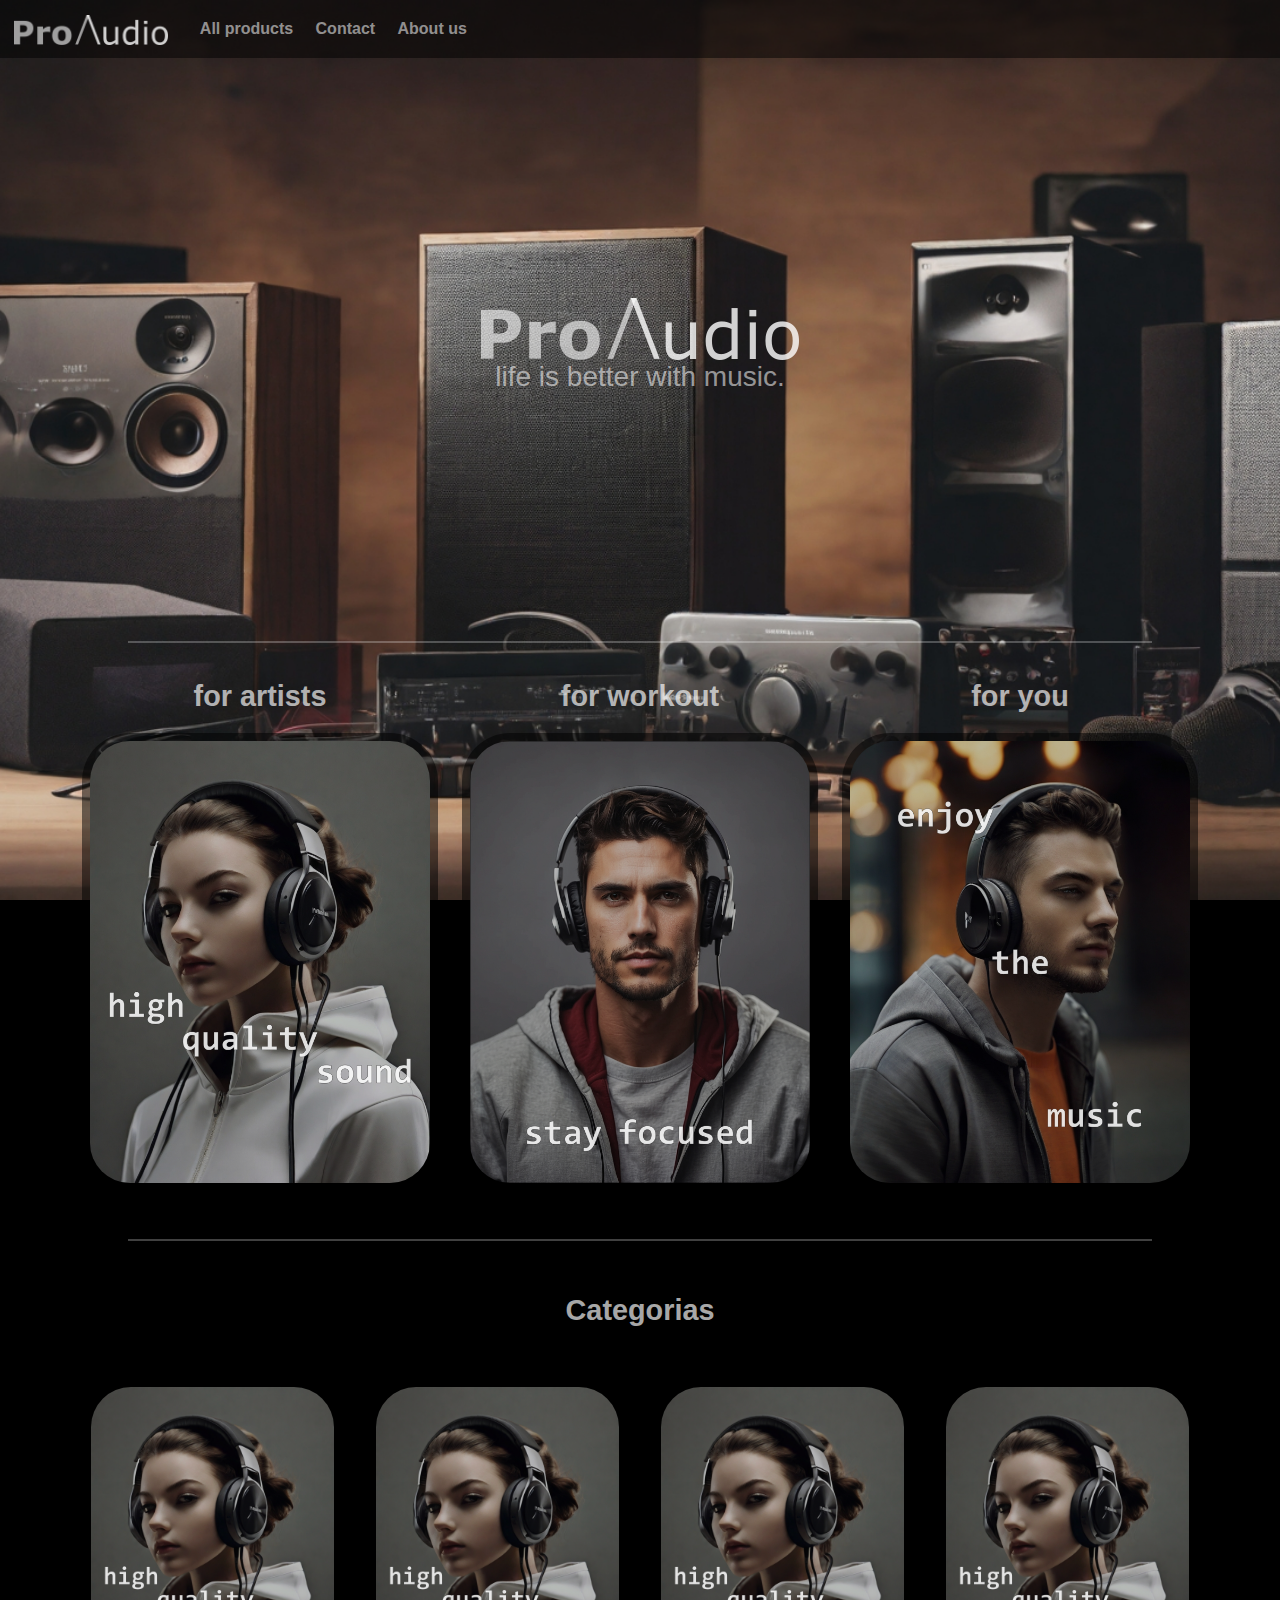
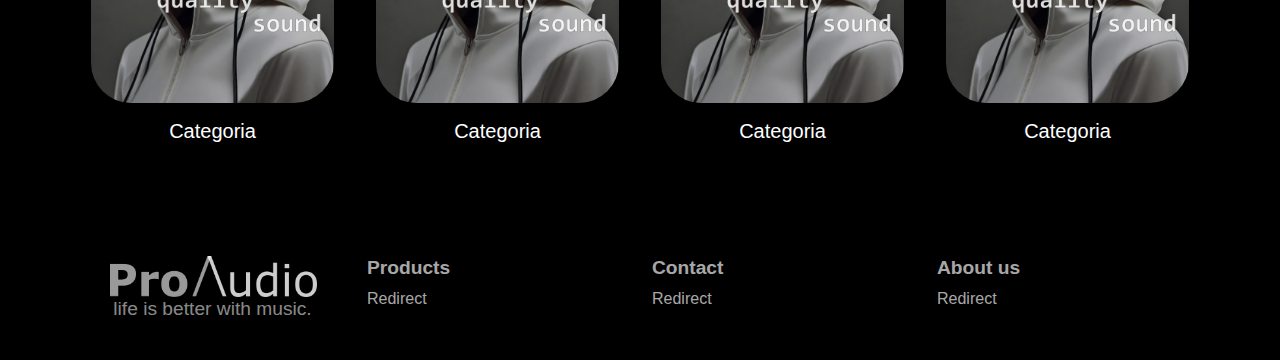
==== index.html @ 85d94ae5 "first commit" ====
<!doctype html>
<html lang="en">
    <head>
        <meta charset="utf-8">
        <meta name="viewport" content="width=device-width, initial-scale=1">
        <title>ProAudio</title>
        <link rel="stylesheet" href="css/bootstrap.min.css">
        <link rel="stylesheet" href="css/style.css">
    </head>
    <body id="bodyConteiner">

        <nav class="navbar navbar-expand-lg navbar-dark" id="navbarConteiner"> <!-- Background e formatação em css/style.css-->
            <div class="container-fluid">
                <a class="navbar-brand" href="index.html">
                    <img id="logoNavbar"> <!-- A img da logo é atribuida na variável 'logoNavbar' em js/index.js -->
                </a>
                <button class="navbar-toggler" type="button" data-bs-toggle="collapse" data-bs-target="#navbarSupportedContent" aria-controls="navbarSupportedContent" aria-expanded="false" aria-label="Toggle navigation">
                    <span class="navbar-toggler-icon"></span>
                </button>
                <div class="collapse navbar-collapse" id="navbarSupportedContent">
                    <ul class="navbar-nav me-auto mb-2 mb-lg-0" id="conteinerLinks"> <!-- Formatação em css/style.css -->
                        <li class="nav-item">
                            <a class="nav-link" aria-current="page" id="navbarLinks" href="#">All products</a> <!-- Formatação em js/index.js -->
                        </li>
                        <li class="nav-item">
                            <a class="nav-link" aria-current="page" id="navbarLinks" href="#">Contact</a> <!-- Formatação em js/index.js -->
                        </li>
                        <li class="nav-item">
                            <a class="nav-link" aria-current="page" id="navbarLinks" href="#">About us</a> <!-- Formatação em js/index.js -->
                        </li>
                    </ul>
                </div>
            </div>
        </nav>

        <div id="conteudo01">
            <img id="conteudo01Logo">
            <h3 id="conteudo01Subtitulo">life is better with music.</h3>
        </div>

        <hr class="divisaoConteudos">

        <div id="conteudo02">
            <div id="conteudo02Conteiner">
                <div id="conteudo02Card">
                    <div class="container">
                        <div class="row">
                            <div class="col-sm-4 blocoConteudo02">
                                <div class="conteudo02Titulo">for artists</div>
                                <div class="conteudo02Card">
                                    <div class="conteudo02Moldura">
                                        <img id="imgAnuncio01">
                                    </div>
                                </div>
                            </div>
                            <div class="col-sm-4 blocoConteudo02">
                                <div class="conteudo02Titulo">for workout</div>
                                <div class="conteudo02Card">
                                    <div id="conteudo02Moldura">
                                        <img id="imgAnuncio02">
                                    </div>
                                </div>
                            </div>
                            <div class="col-sm-4 blocoConteudo02">
                                <div class="conteudo02Titulo">for you</div>
                                <div class="conteudo02Card">
                                    <div class="conteudo02Moldura">
                                        <img id="imgAnuncio03">
                                    </div>
                                </div>
                            </div>
                        </div>
                    </div>
                </div>
            </div>
        </div>

        <hr class="divisaoConteudos">

        <div id="conteudo03">
            <div id="conteudo03Conteiner">
                <div class="tituloConteiner">Categorias</div>
                <div id="conteudo03Card">

                    <div class="container">
                        <div class="row">
                            <div class="col-sm-3 blocoConteudo03">
                                <div class="conteudo03Moldura">
                                    <div class="card conteudo03Card">
                                        <img src="midia/anuncio01.png" class="categoriaImagem">
                                        <h5 class="card-title categoriaTitulo">Categoria</h5>
                                    </div>
                                </div>
                            </div>
                            <div class="col-sm-3 blocoConteudo03">
                                <div class="conteudo03Moldura">
                                    <div class="card conteudo03Card">
                                        <img src="midia/anuncio01.png" class="categoriaImagem">
                                        <h5 class="card-title categoriaTitulo">Categoria</h5>
                                    </div>
                                </div>
                            </div>
                            <div class="col-sm-3 blocoConteudo03">
                                <div class="conteudo03Moldura">
                                    <div class="card conteudo03Card">
                                        <img src="midia/anuncio01.png" class="categoriaImagem">
                                        <h5 class="card-title categoriaTitulo">Categoria</h5>
                                    </div>
                                </div>
                            </div>
                            <div class="col-sm-3 blocoConteudo03">
                                <div class="conteudo03Moldura">
                                    <div class="card conteudo03Card">
                                        <img src="midia/anuncio01.png" class="categoriaImagem">
                                        <h5 class="card-title categoriaTitulo">Categoria</h5>
                                    </div>
                                </div>
                            </div>
                        </div>
                    </div>
                </div>
            </div>
        </div>

        <div class="footerConteiner">
            <div class="container text-center">
                <div class="row">
                    <div class="col-sm-3">
                        <img src="midia/full-logo.png" id="logoFooter">
                        <h6 id="textoLogoFooter">life is better with music.</h6>
                    </div>
                    <div class="col-sm-3 colunaFooter">
                        <h6 class="tituloFooter">Products</h6>
                        <a class="linksFooter">Redirect</a>
                    </div>
                    <div class="col-sm-3 colunaFooter">
                        <h6 class="tituloFooter">Contact</h6>
                        <a class="linksFooter">Redirect</a>
                    </div>
                    <div class="col-sm-3 colunaFooter">
                        <h6 class="tituloFooter">About us</h6>
                        <a class="linksFooter">Redirect</a>
                    </div>
                </div>
            </div>
        </div>



        <script src="js/index.js"></script>
        <script src="js/bootstrap.bundle.min.js"></script>
    </body>
</html>
---- css/style.css ----
:root{
    --bg-dark01: #00000080;
}


#bodyConteiner{
    background-image: image-set('../midia/fundo-equipamentos-audio.jpg');
    background-position: center;
    background-repeat: no-repeat;
    background-attachment: fixed;
    background-size: cover;
    background-color: #000;
    font-family: Arial;
    font-weight: bold;
}

#navbarConteiner{
    background-color: var(--bg-dark01);
}

#logoNavbar{
    padding-left: 0.1em;
    height: 1.5em;
}

#navbarSupportedContent{
    text-align: right;
}


#conteinerLinks{
    padding-left: 0.3em;
}
#navbarLinks{
    padding-left: 0.7em;
    padding-right: 0.7em;
    text-align: center;
}
#navbarLinks:hover{
    border-radius: 0.5em;
}
/* Formatação especial para mobile */
.navbarLinksMOBILE{
    padding-top: 1.5em;
}



/* CONTEUDO 01 */
#conteudo01{
    padding-top: 15em;
    padding-bottom: 14em;
    text-align: center;
}
#conteudo01Subtitulo{
    color: #ffffff8e;
}



/* HR DIVISOR DE CONTEUDOS */
.divisaoConteudos{
    margin-left: auto;
    margin-right: auto;
    width: 80%;
    border-width: 0.15em;
    border-color: #ffffff;
}



/* CONTEUDO 02 */
#conteudo02{
    padding-bottom: 2em;
}
#conteudo02Conteiner{
    padding-left: 2em;
    padding-right: 2em;
}

.blocoConteudo02{
    padding-top: 1em;
}

.conteudo02Card{
    padding: 0.5em;
    background-color: var(--bg-dark01);
    border-radius: 3em;
}
.conteudo02Titulo{
    padding-bottom: 0.5em;
    color: #ffffffaa;
    font-size: 1.8em;
    font-family: Arial;
    font-weight: bold;
    text-align: center;
}
#imgAnuncio01{
    width: 100%;
    border-radius: 2.5em;
}

#imgAnuncio02{
    width: 100%;
    border-radius: 2.5em;
}

#imgAnuncio03{
    width: 100%;
    border-radius: 2.5em;
}

/* CONTEUDO 03 */

#conteudo03{
    padding: 2em;
    padding-bottom: 4em;
    
}
.tituloConteiner{
    padding-bottom: 0.5em;
    color: #ffffffaa;
    font-size: 1.8em;
    font-family: Arial;
    font-weight: bold;
    text-align: center;
}
.blocoConteudo03{
    padding-top: 2em;
}
.conteudo03Card{
    padding: 0.5em;
    background-color:  var(--bg-dark01);
    border-radius: 3em;
}
.categoriaImagem{
    border-radius: 2.5em;
}
.categoriaTitulo{
    color: #fff;
    text-align: center;
    padding-top: 0.8em;
}


/* FOOTER */
.footerConteiner{
    background-color: var(--bg-dark01);
    padding: 2em;
}
#logoFooter{
    padding-left: 0.1em;
    width: 80%;
}
#textoLogoFooter{
    color: #ffffff8e;
    font-size: 1.2em;
}

.colunaFooter{
    color: #ffffffaa;
    text-align: left;
}

.tituloFooter{
    font-family: Arial;
    font-size: 1.2em;
    font-weight: bold;
}
.linksFooter{
    font-family: Arial;
    font-size: 1em;
    font-weight: normal;
    text-decoration: none;
    color:#ffffffaa;
}
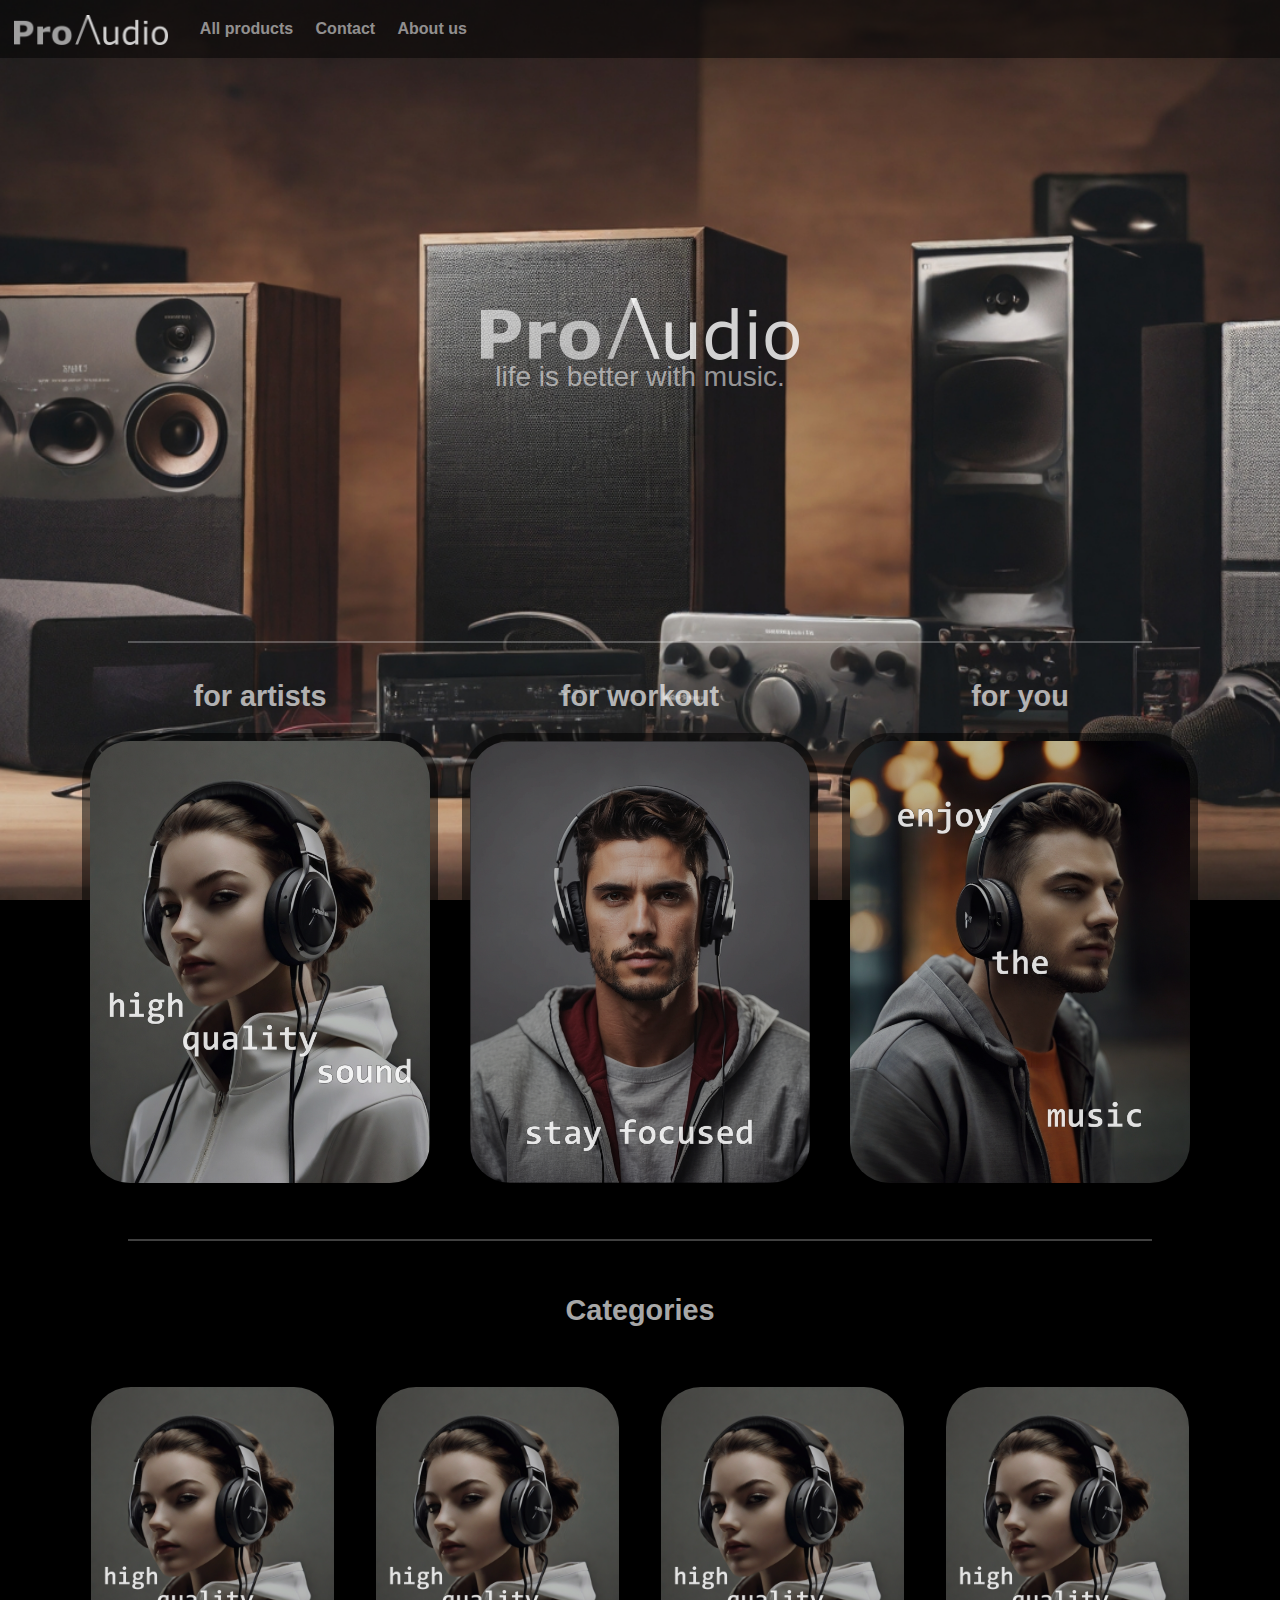
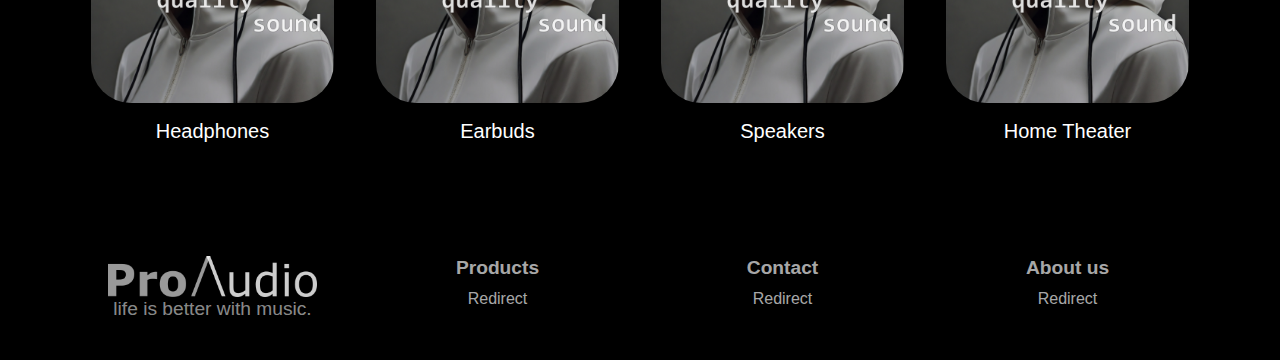
==== commit 7dde3320: "catalogo 01-02-2024 23h36m" ====
--- a/index.html
+++ b/index.html
@@ -79,7 +79,7 @@
 
         <div id="conteudo03">
             <div id="conteudo03Conteiner">
-                <div class="tituloConteiner">Categorias</div>
+                <div class="tituloConteiner">Categories</div>
                 <div id="conteudo03Card">
 
                     <div class="container">
@@ -88,7 +88,7 @@
                                 <div class="conteudo03Moldura">
                                     <div class="card conteudo03Card">
                                         <img src="midia/anuncio01.png" class="categoriaImagem">
-                                        <h5 class="card-title categoriaTitulo">Categoria</h5>
+                                        <h5 class="card-title categoriaTitulo">Headphones</h5>
                                     </div>
                                 </div>
                             </div>
@@ -96,7 +96,7 @@
                                 <div class="conteudo03Moldura">
                                     <div class="card conteudo03Card">
                                         <img src="midia/anuncio01.png" class="categoriaImagem">
-                                        <h5 class="card-title categoriaTitulo">Categoria</h5>
+                                        <h5 class="card-title categoriaTitulo">Earbuds</h5>
                                     </div>
                                 </div>
                             </div>
@@ -104,7 +104,7 @@
                                 <div class="conteudo03Moldura">
                                     <div class="card conteudo03Card">
                                         <img src="midia/anuncio01.png" class="categoriaImagem">
-                                        <h5 class="card-title categoriaTitulo">Categoria</h5>
+                                        <h5 class="card-title categoriaTitulo">Speakers</h5>
                                     </div>
                                 </div>
                             </div>
@@ -112,7 +112,7 @@
                                 <div class="conteudo03Moldura">
                                     <div class="card conteudo03Card">
                                         <img src="midia/anuncio01.png" class="categoriaImagem">
-                                        <h5 class="card-title categoriaTitulo">Categoria</h5>
+                                        <h5 class="card-title categoriaTitulo">Home Theater</h5>
                                     </div>
                                 </div>
                             </div>
@@ -145,8 +145,6 @@
             </div>
         </div>
 
-
-
         <script src="js/index.js"></script>
         <script src="js/bootstrap.bundle.min.js"></script>
     </body>
--- a/css/style.css
+++ b/css/style.css
@@ -149,7 +149,6 @@
     padding: 2em;
 }
 #logoFooter{
-    padding-left: 0.1em;
     width: 80%;
 }
 #textoLogoFooter{
@@ -160,6 +159,7 @@
 .colunaFooter{
     color: #ffffffaa;
     text-align: left;
+    text-align: center;
 }
 
 .tituloFooter{
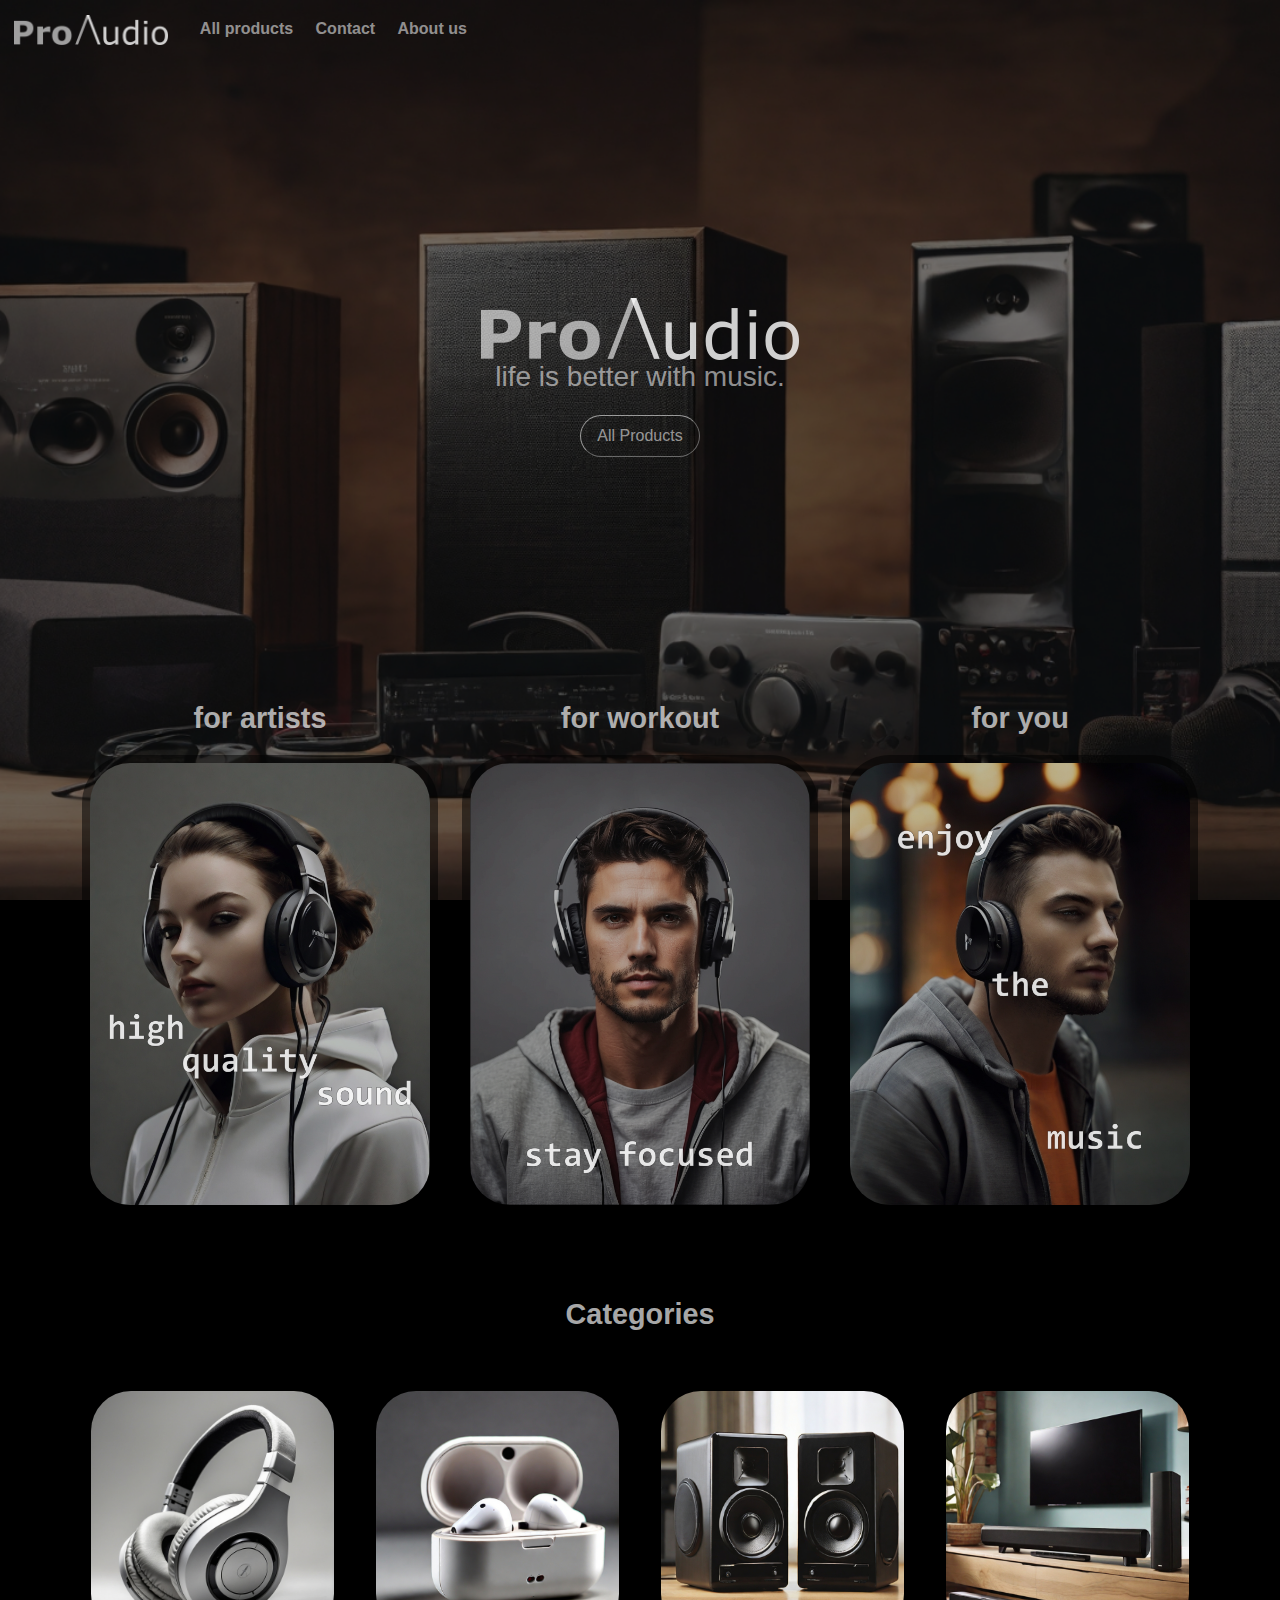
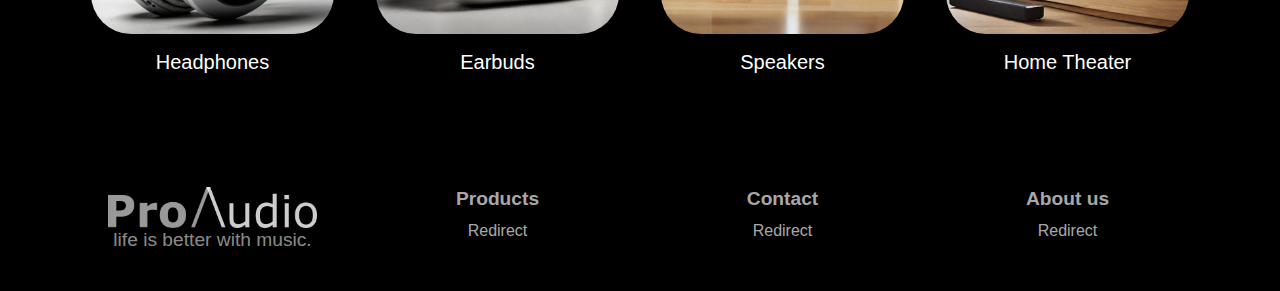
==== commit 58b03475: "Listagem de produto e carrinho adicionados 03-02-2024 23h11m" ====
--- a/index.html
+++ b/index.html
@@ -20,7 +20,7 @@
                 <div class="collapse navbar-collapse" id="navbarSupportedContent">
                     <ul class="navbar-nav me-auto mb-2 mb-lg-0" id="conteinerLinks"> <!-- Formatação em css/style.css -->
                         <li class="nav-item">
-                            <a class="nav-link" aria-current="page" id="navbarLinks" href="#">All products</a> <!-- Formatação em js/index.js -->
+                            <a class="nav-link" aria-current="page" id="navbarLinks" href="menu.html">All products</a> <!-- Formatação em js/index.js -->
                         </li>
                         <li class="nav-item">
                             <a class="nav-link" aria-current="page" id="navbarLinks" href="#">Contact</a> <!-- Formatação em js/index.js -->
@@ -36,9 +36,8 @@
         <div id="conteudo01">
             <img id="conteudo01Logo">
             <h3 id="conteudo01Subtitulo">life is better with music.</h3>
+            <button id="conteudo01Botao">All Products</button>
         </div>
-
-        <hr class="divisaoConteudos">
 
         <div id="conteudo02">
             <div id="conteudo02Conteiner">
@@ -75,7 +74,6 @@
             </div>
         </div>
 
-        <hr class="divisaoConteudos">
 
         <div id="conteudo03">
             <div id="conteudo03Conteiner">
@@ -87,7 +85,7 @@
                             <div class="col-sm-3 blocoConteudo03">
                                 <div class="conteudo03Moldura">
                                     <div class="card conteudo03Card">
-                                        <img src="midia/anuncio01.png" class="categoriaImagem">
+                                        <img src="midia/headphone-05.jpg" class="categoriaImagem">
                                         <h5 class="card-title categoriaTitulo">Headphones</h5>
                                     </div>
                                 </div>
@@ -95,7 +93,7 @@
                             <div class="col-sm-3 blocoConteudo03">
                                 <div class="conteudo03Moldura">
                                     <div class="card conteudo03Card">
-                                        <img src="midia/anuncio01.png" class="categoriaImagem">
+                                        <img src="midia/earbuds-01.jpg" class="categoriaImagem">
                                         <h5 class="card-title categoriaTitulo">Earbuds</h5>
                                     </div>
                                 </div>
@@ -103,7 +101,7 @@
                             <div class="col-sm-3 blocoConteudo03">
                                 <div class="conteudo03Moldura">
                                     <div class="card conteudo03Card">
-                                        <img src="midia/anuncio01.png" class="categoriaImagem">
+                                        <img src="midia/speakers-01.jpg" class="categoriaImagem">
                                         <h5 class="card-title categoriaTitulo">Speakers</h5>
                                     </div>
                                 </div>
@@ -111,7 +109,7 @@
                             <div class="col-sm-3 blocoConteudo03">
                                 <div class="conteudo03Moldura">
                                     <div class="card conteudo03Card">
-                                        <img src="midia/anuncio01.png" class="categoriaImagem">
+                                        <img src="midia/home-theater-01.jpg" class="categoriaImagem">
                                         <h5 class="card-title categoriaTitulo">Home Theater</h5>
                                     </div>
                                 </div>
--- a/css/style.css
+++ b/css/style.css
@@ -51,11 +51,30 @@
     padding-top: 15em;
     padding-bottom: 14em;
     text-align: center;
+    background-color: var(--bg-dark01);
 }
 #conteudo01Subtitulo{
     color: #ffffff8e;
-}
-
+    padding-bottom: 0.5em;
+}
+#conteudo01Botao{
+    border-color: #ffffff8e;
+    border-width: 0.1em;
+    background-color: #00000000;
+    color: #ffffff8e;
+    padding-top: 0.5em;
+    padding-bottom: 0.5em;
+    padding-right: 1em;
+    padding-left: 1em;
+    border-radius: 1.5em;
+    box-shadow: none;
+    transition: 0.25s;
+}
+#conteudo01Botao:hover{
+    border-color: #fff;
+    background-color: #00000080;
+    color: #fff;
+}
 
 
 /* HR DIVISOR DE CONTEUDOS */
@@ -65,6 +84,7 @@
     width: 80%;
     border-width: 0.15em;
     border-color: #ffffff;
+    background-color: var(--bg-dark01);
 }
 
 
@@ -72,6 +92,7 @@
 /* CONTEUDO 02 */
 #conteudo02{
     padding-bottom: 2em;
+    background-color: var(--bg-dark01);
 }
 #conteudo02Conteiner{
     padding-left: 2em;
@@ -80,6 +101,12 @@
 
 .blocoConteudo02{
     padding-top: 1em;
+    padding-bottom: 1em;
+    transition: 0.1s;
+}
+
+.blocoConteudo02:hover{
+    padding-top: 0em;   
 }
 
 .conteudo02Card{
@@ -115,7 +142,7 @@
 #conteudo03{
     padding: 2em;
     padding-bottom: 4em;
-    
+    background-color: var(--bg-dark01);
 }
 .tituloConteiner{
     padding-bottom: 0.5em;
@@ -127,12 +154,19 @@
 }
 .blocoConteudo03{
     padding-top: 2em;
-}
+    transition: 0.1s;
+}
+.blocoConteudo03:hover{
+    padding: 0em;
+}
+
 .conteudo03Card{
     padding: 0.5em;
     background-color:  var(--bg-dark01);
     border-radius: 3em;
 }
+
+
 .categoriaImagem{
     border-radius: 2.5em;
 }
@@ -145,7 +179,7 @@
 
 /* FOOTER */
 .footerConteiner{
-    background-color: var(--bg-dark01);
+    background-color: #000;
     padding: 2em;
 }
 #logoFooter{
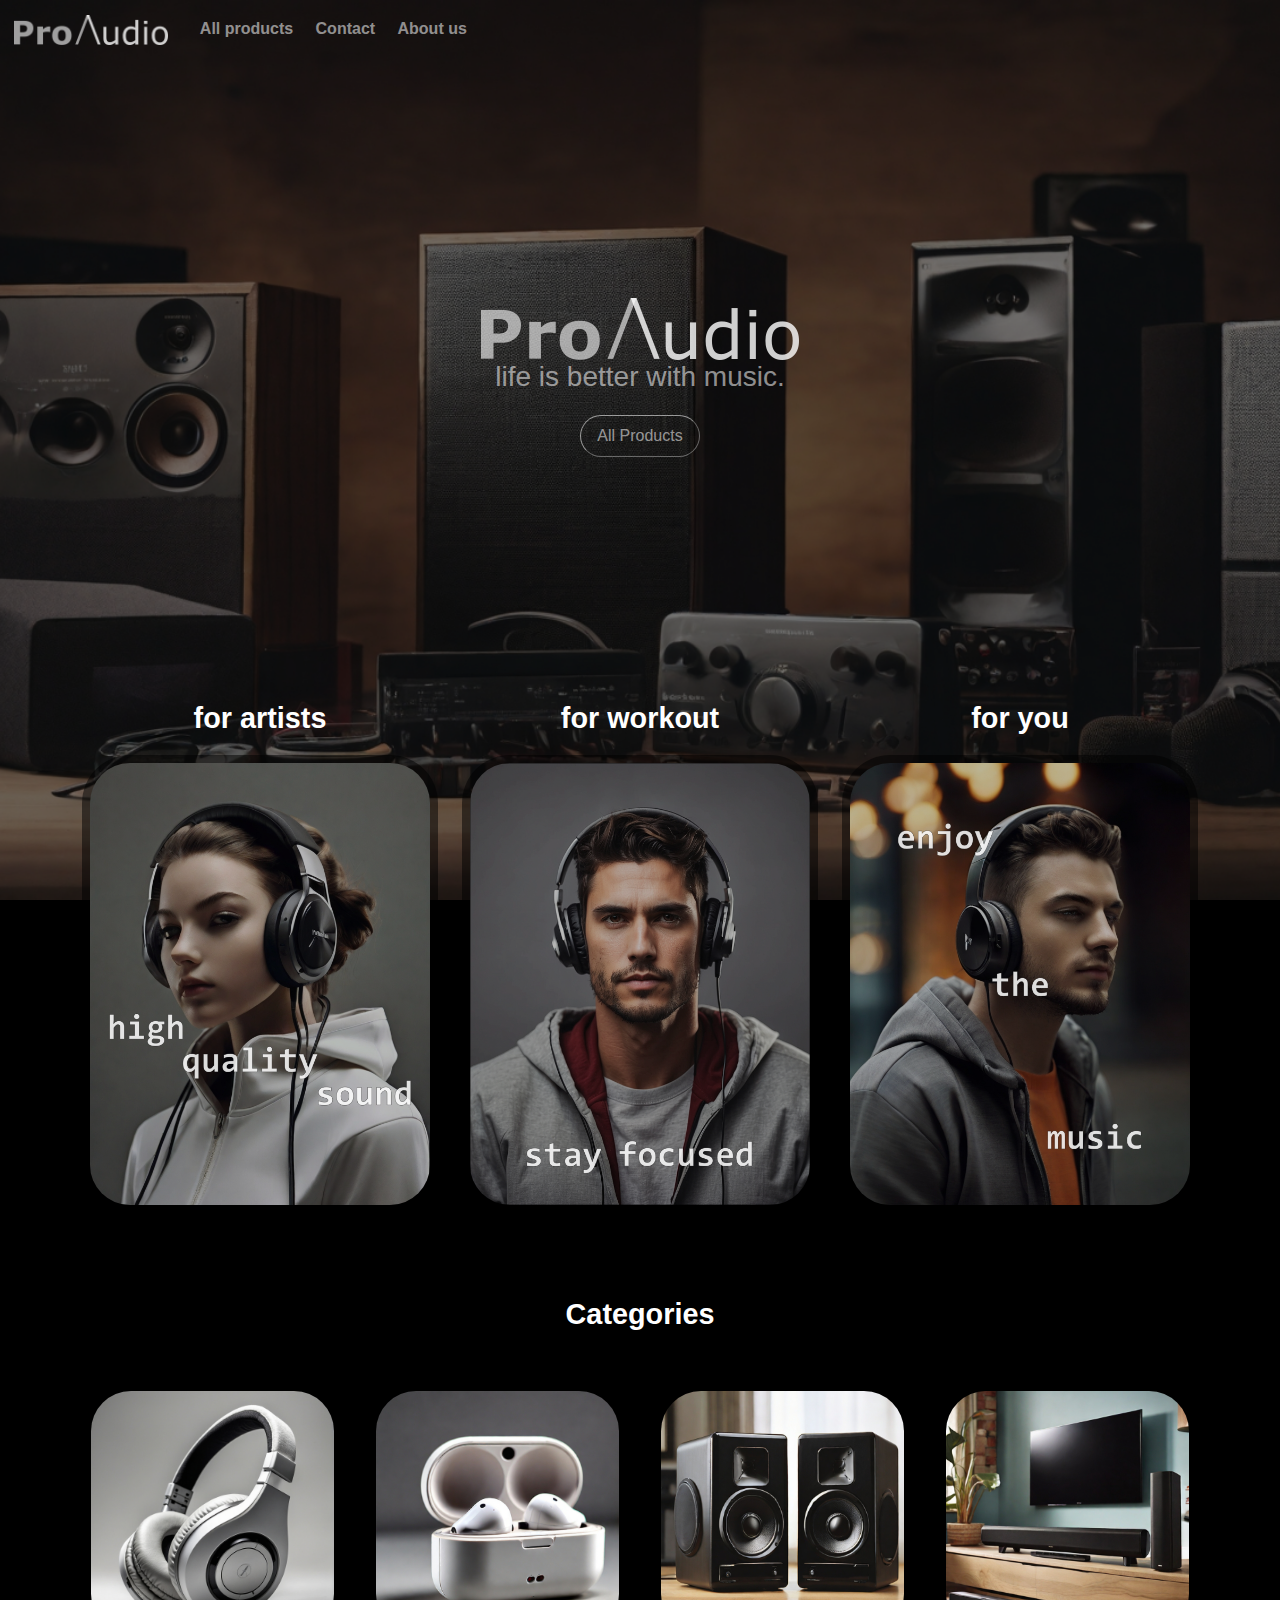
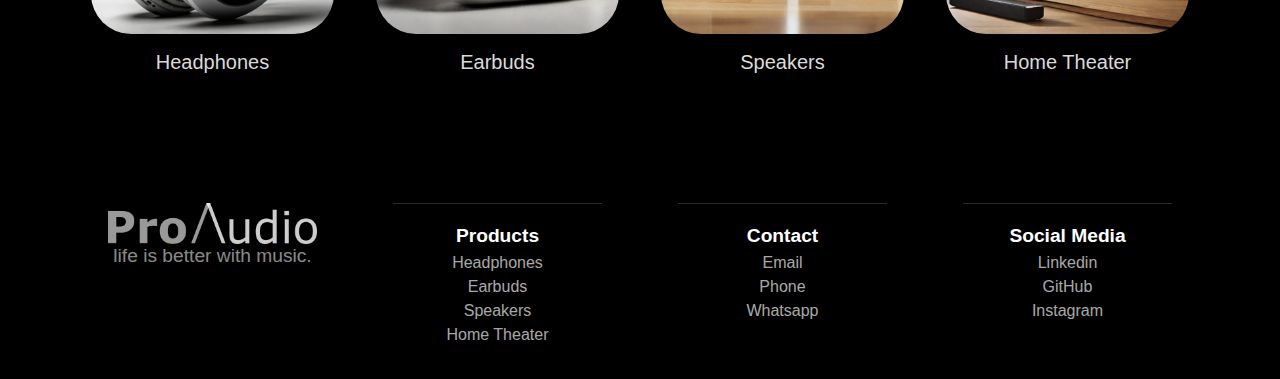
==== commit 411dad5a: "links adicionados na pagina inicial" ====
--- a/index.html
+++ b/index.html
@@ -36,7 +36,9 @@
         <div id="conteudo01">
             <img id="conteudo01Logo">
             <h3 id="conteudo01Subtitulo">life is better with music.</h3>
-            <button id="conteudo01Botao">All Products</button>
+            <a href="menu.html">
+                <button id="conteudo01Botao">All Products</button>
+            </a>
         </div>
 
         <div id="conteudo02">
@@ -120,7 +122,7 @@
             </div>
         </div>
 
-        <div class="footerConteiner">
+        <div class="footerConteiner" id="footer">
             <div class="container text-center">
                 <div class="row">
                     <div class="col-sm-3">
@@ -128,16 +130,26 @@
                         <h6 id="textoLogoFooter">life is better with music.</h6>
                     </div>
                     <div class="col-sm-3 colunaFooter">
-                        <h6 class="tituloFooter">Products</h6>
-                        <a class="linksFooter">Redirect</a>
+                        <hr class="hrColunaFooter">
+                        <div class="tituloFooter">Products</div>
+                        <a class="linksFooter" href="#">Headphones</a>
+                        <a class="linksFooter" href="#">Earbuds</a>
+                        <a class="linksFooter" href="#">Speakers</a>
+                        <a class="linksFooter" href="#">Home Theater</a>
                     </div>
                     <div class="col-sm-3 colunaFooter">
-                        <h6 class="tituloFooter">Contact</h6>
-                        <a class="linksFooter">Redirect</a>
+                        <hr class="hrColunaFooter">
+                        <div class="tituloFooter">Contact</div>
+                        <a class="linksFooter" target="_blank" href="mailto:victortazoi@hotmail.com">Email</a>
+                        <a class="linksFooter" target="_blank" href="tel:+5519994969292">Phone</a>
+                        <a class="linksFooter" target="_blank" href="https://wa.me/5519994969292/?">Whatsapp</a>
                     </div>
                     <div class="col-sm-3 colunaFooter">
-                        <h6 class="tituloFooter">About us</h6>
-                        <a class="linksFooter">Redirect</a>
+                        <hr class="hrColunaFooter">
+                        <div class="tituloFooter">Social Media</div>
+                        <a class="linksFooter" target="_blank" href="https://www.linkedin.com/in/victortazoi/">Linkedin</a>
+                        <a class="linksFooter" target="_blank" href="https://github.com/VictorTazoi">GitHub</a>
+                        <a class="linksFooter" target="_blank" href="https://www.instagram.com/victor_tazoi/">Instagram</a>
                     </div>
                 </div>
             </div>
--- a/css/style.css
+++ b/css/style.css
@@ -35,9 +35,10 @@
     padding-left: 0.7em;
     padding-right: 0.7em;
     text-align: center;
+    transition: 0.25s;
 }
 #navbarLinks:hover{
-    border-radius: 0.5em;
+    color: #fff;
 }
 /* Formatação especial para mobile */
 .navbarLinksMOBILE{
@@ -116,7 +117,7 @@
 }
 .conteudo02Titulo{
     padding-bottom: 0.5em;
-    color: #ffffffaa;
+    color: #fff;
     font-size: 1.8em;
     font-family: Arial;
     font-weight: bold;
@@ -146,7 +147,7 @@
 }
 .tituloConteiner{
     padding-bottom: 0.5em;
-    color: #ffffffaa;
+    color: #fff;
     font-size: 1.8em;
     font-family: Arial;
     font-weight: bold;
@@ -171,7 +172,7 @@
     border-radius: 2.5em;
 }
 .categoriaTitulo{
-    color: #fff;
+    color: #DBDADB;
     text-align: center;
     padding-top: 0.8em;
 }
@@ -194,12 +195,28 @@
     color: #ffffffaa;
     text-align: left;
     text-align: center;
+
+    display: flex;
+    flex-direction: column;
+    flex-wrap: wrap;
+}
+
+.hrColunaFooter{
+    width: 80%;
+    margin-left: auto;
+    margin-right: auto;
+    padding-top: 0.1em;
+}
+
+#logoFooter{
+    padding-top: 1em;
 }
 
 .tituloFooter{
     font-family: Arial;
     font-size: 1.2em;
     font-weight: bold;
+    color: #fff;
 }
 .linksFooter{
     font-family: Arial;
@@ -207,4 +224,9 @@
     font-weight: normal;
     text-decoration: none;
     color:#ffffffaa;
+    transition: 0.25s;
+}
+.linksFooter:hover{
+    color: #fff;
+    font-size: 1.1em;
 }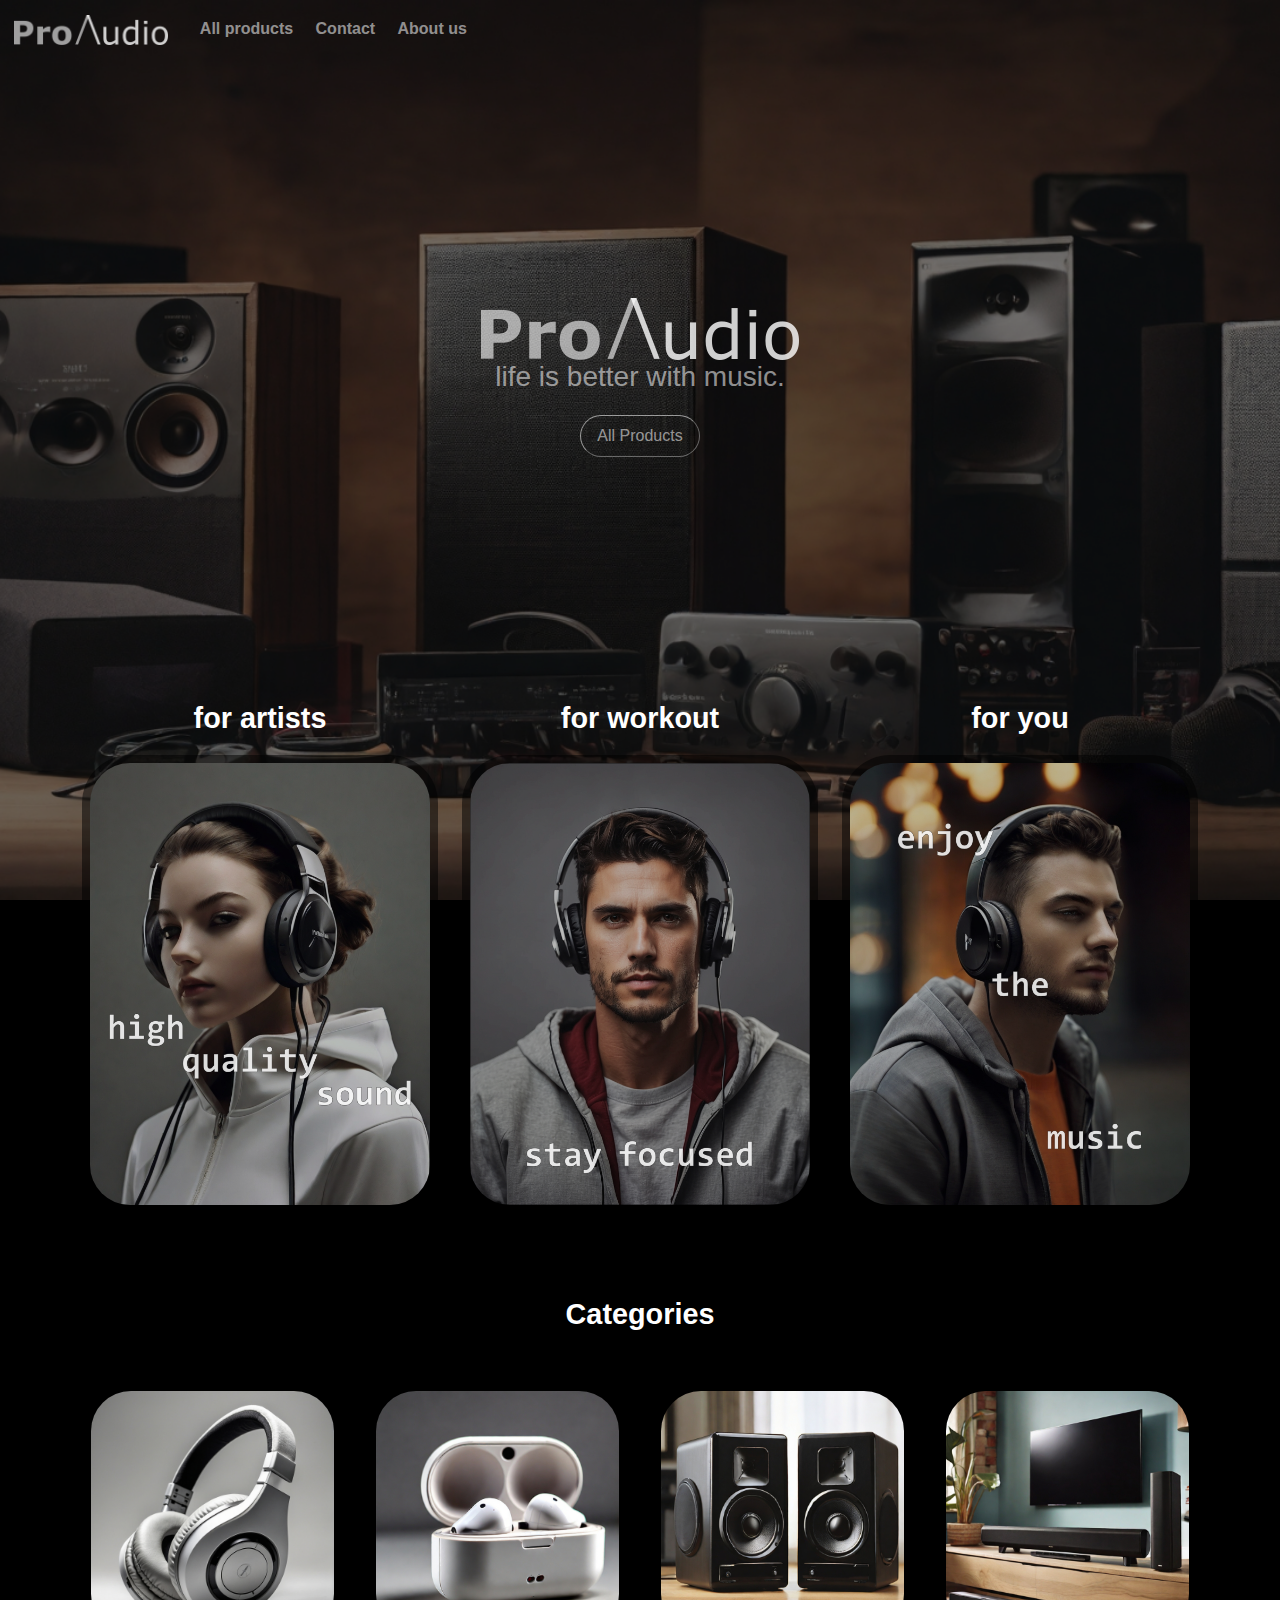
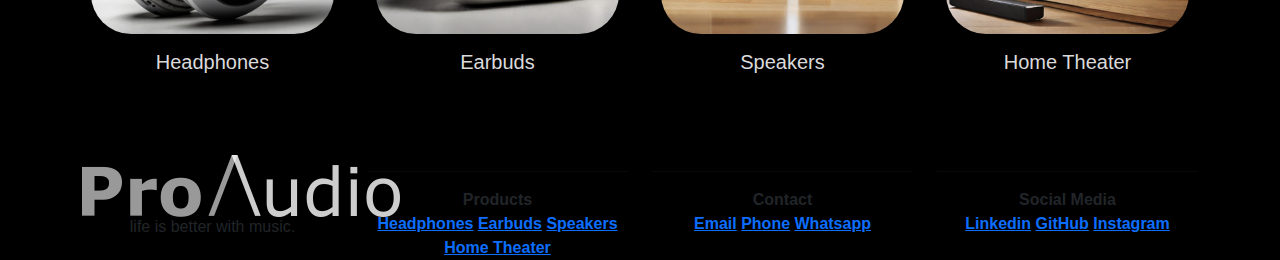
==== commit fd5b009d: "Merge pull request #1 from VictorTazoi/modularização-footer" ====
--- a/index.html
+++ b/index.html
@@ -6,6 +6,7 @@
         <title>ProAudio</title>
         <link rel="stylesheet" href="css/bootstrap.min.css">
         <link rel="stylesheet" href="css/style.css">
+        <script type="text/javascript" src="js/modulos.js"></script>
     </head>
     <body id="bodyConteiner">
 
@@ -39,8 +40,9 @@
             <a href="menu.html">
                 <button id="conteudo01Botao">All Products</button>
             </a>
-        </div>
+        </div><!-- conteudo01 -->
 
+        <!-- CATEGORIAS DE USO -->
         <div id="conteudo02">
             <div id="conteudo02Conteiner">
                 <div id="conteudo02Card">
@@ -74,9 +76,9 @@
                     </div>
                 </div>
             </div>
-        </div>
+        </div><!-- conteudo02 -->
 
-
+        <!-- CATEGORIAS DE PRODUTOS -->
         <div id="conteudo03">
             <div id="conteudo03Conteiner">
                 <div class="tituloConteiner">Categories</div>
@@ -120,41 +122,15 @@
                     </div>
                 </div>
             </div>
-        </div>
+        </div><!-- conteudo03 -->
 
-        <div class="footerConteiner" id="footer">
-            <div class="container text-center">
-                <div class="row">
-                    <div class="col-sm-3">
-                        <img src="midia/full-logo.png" id="logoFooter">
-                        <h6 id="textoLogoFooter">life is better with music.</h6>
-                    </div>
-                    <div class="col-sm-3 colunaFooter">
-                        <hr class="hrColunaFooter">
-                        <div class="tituloFooter">Products</div>
-                        <a class="linksFooter" href="#">Headphones</a>
-                        <a class="linksFooter" href="#">Earbuds</a>
-                        <a class="linksFooter" href="#">Speakers</a>
-                        <a class="linksFooter" href="#">Home Theater</a>
-                    </div>
-                    <div class="col-sm-3 colunaFooter">
-                        <hr class="hrColunaFooter">
-                        <div class="tituloFooter">Contact</div>
-                        <a class="linksFooter" target="_blank" href="mailto:victortazoi@hotmail.com">Email</a>
-                        <a class="linksFooter" target="_blank" href="tel:+5519994969292">Phone</a>
-                        <a class="linksFooter" target="_blank" href="https://wa.me/5519994969292/?">Whatsapp</a>
-                    </div>
-                    <div class="col-sm-3 colunaFooter">
-                        <hr class="hrColunaFooter">
-                        <div class="tituloFooter">Social Media</div>
-                        <a class="linksFooter" target="_blank" href="https://www.linkedin.com/in/victortazoi/">Linkedin</a>
-                        <a class="linksFooter" target="_blank" href="https://github.com/VictorTazoi">GitHub</a>
-                        <a class="linksFooter" target="_blank" href="https://www.instagram.com/victor_tazoi/">Instagram</a>
-                    </div>
-                </div>
-            </div>
-        </div>
+        <!-- FOOTER -->
+        <div class="footerConteiner" id="footer"></div><!-- footer -->
 
+        <script>
+            var footer = componentes.footer; //Coleta a variável "footerPagina" do array "modulosPredefinidos"
+            document.getElementById('footer').innerHTML = footer; //Faz a indentação da variável JS "footerPagina" á tag HTML com o id "footerPagina"
+        </script>
         <script src="js/index.js"></script>
         <script src="js/bootstrap.bundle.min.js"></script>
     </body>
--- a/css/style.css
+++ b/css/style.css
@@ -176,57 +176,3 @@
     text-align: center;
     padding-top: 0.8em;
 }
-
-
-/* FOOTER */
-.footerConteiner{
-    background-color: #000;
-    padding: 2em;
-}
-#logoFooter{
-    width: 80%;
-}
-#textoLogoFooter{
-    color: #ffffff8e;
-    font-size: 1.2em;
-}
-
-.colunaFooter{
-    color: #ffffffaa;
-    text-align: left;
-    text-align: center;
-
-    display: flex;
-    flex-direction: column;
-    flex-wrap: wrap;
-}
-
-.hrColunaFooter{
-    width: 80%;
-    margin-left: auto;
-    margin-right: auto;
-    padding-top: 0.1em;
-}
-
-#logoFooter{
-    padding-top: 1em;
-}
-
-.tituloFooter{
-    font-family: Arial;
-    font-size: 1.2em;
-    font-weight: bold;
-    color: #fff;
-}
-.linksFooter{
-    font-family: Arial;
-    font-size: 1em;
-    font-weight: normal;
-    text-decoration: none;
-    color:#ffffffaa;
-    transition: 0.25s;
-}
-.linksFooter:hover{
-    color: #fff;
-    font-size: 1.1em;
-}